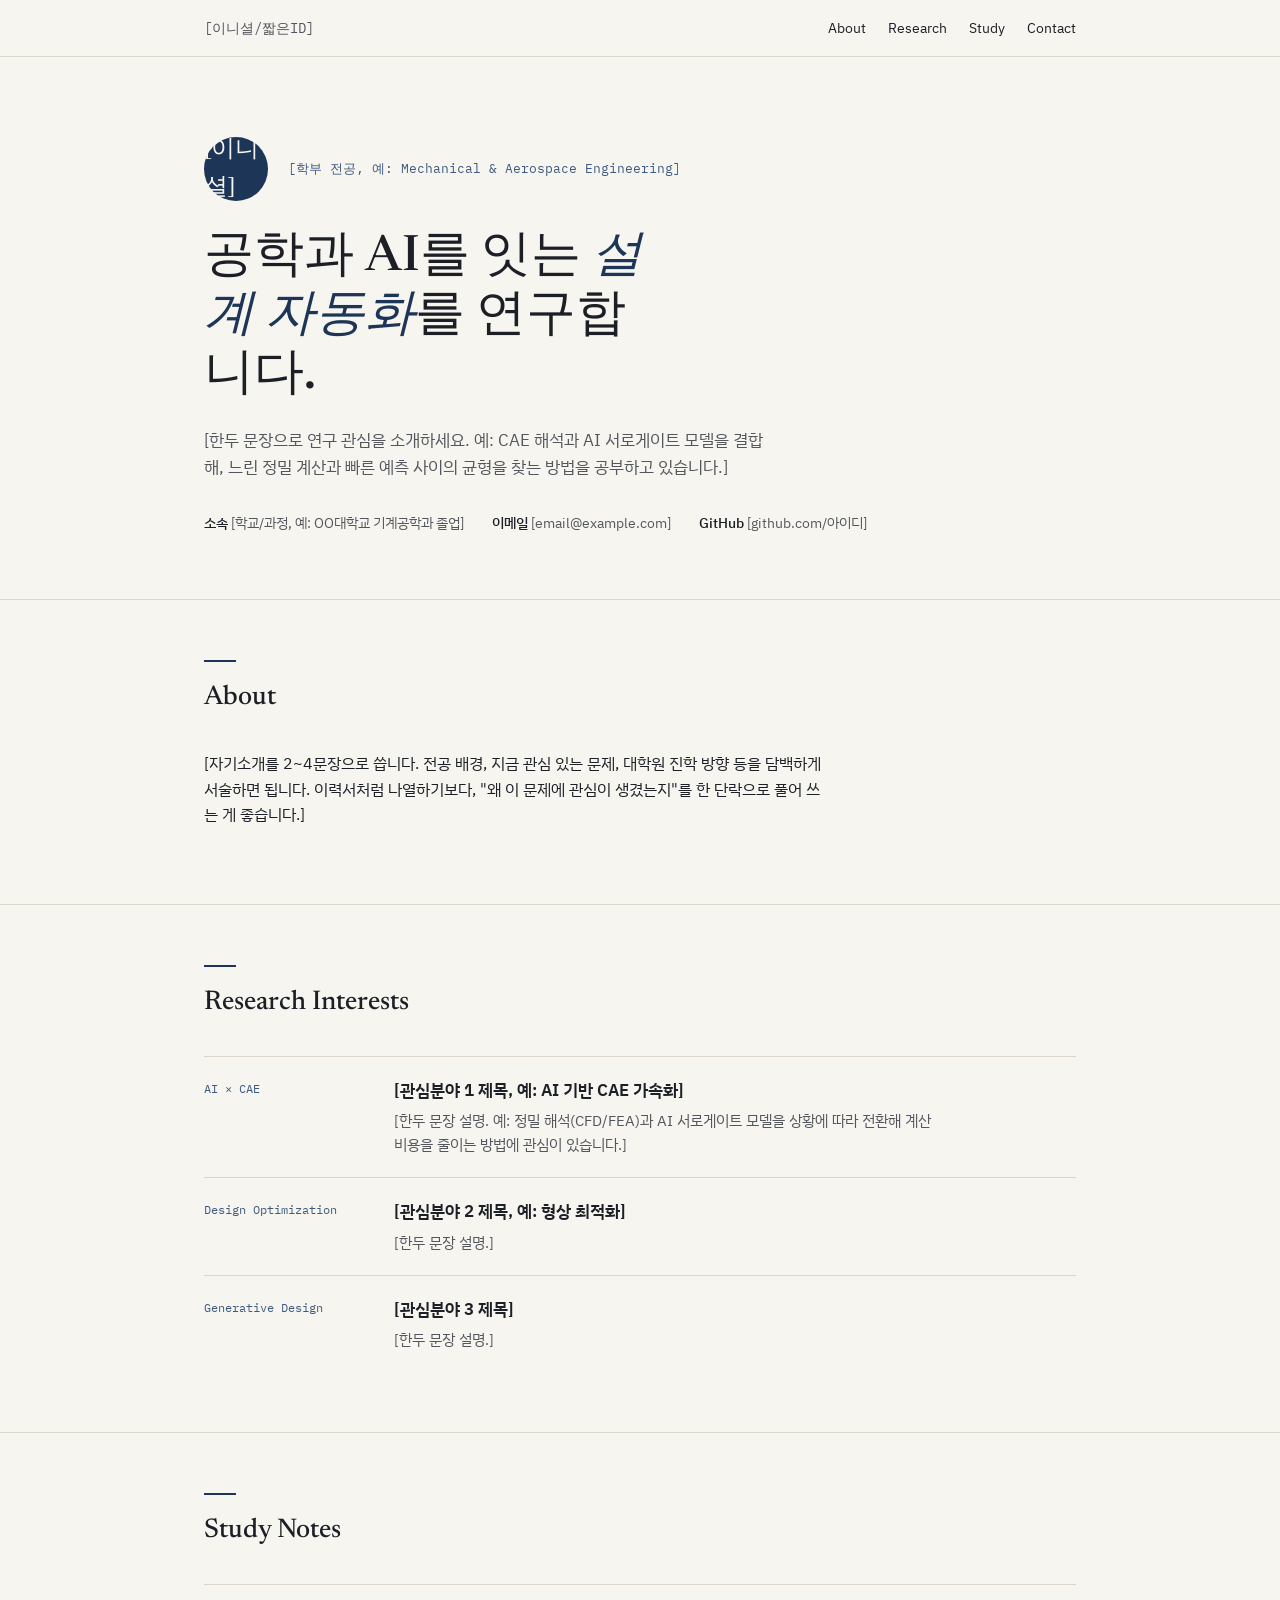
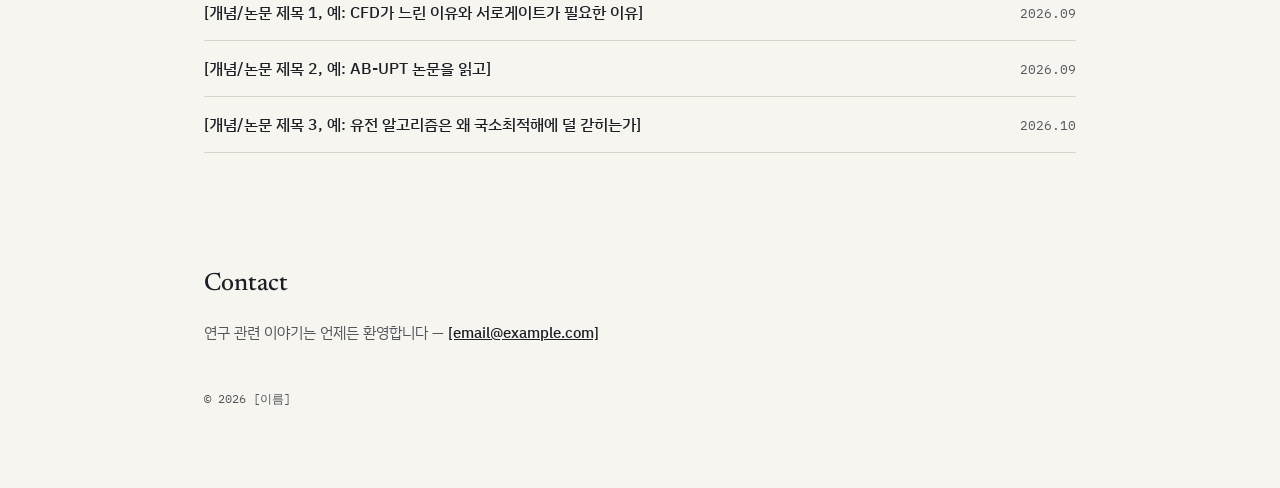
==== index.html @ 0579e421 "Add files via upload" ====
<!DOCTYPE html>
<html lang="ko">
<head>
<meta charset="UTF-8">
<meta name="viewport" content="width=device-width, initial-scale=1.0">
<title>[이름] · Research Notes</title>
<meta name="description" content="[이름]의 연구 노트와 개념 정리 아카이브">
<link rel="preconnect" href="https://fonts.googleapis.com">
<link rel="preconnect" href="https://fonts.gstatic.com" crossorigin>
<link href="https://fonts.googleapis.com/css2?family=Newsreader:ital,opsz,wght@0,6..72,400;0,6..72,500;0,6..72,600;1,6..72,400&family=IBM+Plex+Sans+KR:wght@400;500;600&family=IBM+Plex+Mono:wght@400;500&display=swap" rel="stylesheet">
<style>
  :root{
    --paper:#F7F5EF;
    --ink:#1C1F26;
    --ink-soft:#53565D;
    --line:#DAD5C8;
    --accent:#1D3557;
    --accent-soft:#3D5A80;
  }
  *{box-sizing:border-box;}
  html{scroll-behavior:smooth;}
  @media (prefers-reduced-motion: reduce){
    html{scroll-behavior:auto;}
    *{animation:none !important; transition:none !important;}
  }
  body{
    margin:0;
    background:var(--paper);
    color:var(--ink);
    font-family:'IBM Plex Sans KR', sans-serif;
    line-height:1.6;
  }
  a{color:var(--accent);}
  a:focus-visible, button:focus-visible{
    outline:2px solid var(--accent);
    outline-offset:3px;
    border-radius:2px;
  }
  .wrap{
    max-width:920px;
    margin:0 auto;
    padding:0 24px;
  }

  /* ---- Nav ---- */
  nav{
    position:sticky; top:0; z-index:10;
    background:rgba(247,245,239,0.92);
    backdrop-filter:blur(6px);
    border-bottom:1px solid var(--line);
  }
  nav .wrap{
    display:flex; align-items:center; justify-content:space-between;
    height:56px;
    gap:12px;
  }
  nav .brand{
    font-family:'IBM Plex Mono', monospace; font-size:14px; color:var(--ink-soft);
    white-space:nowrap;
  }
  nav ul{list-style:none; display:flex; gap:22px; margin:0; padding:0;}
  nav a{text-decoration:none; color:var(--ink); font-size:14px;}
  nav a:hover{color:var(--accent);}

  /* ---- Hero ---- */
  header.hero{padding:80px 0 64px; border-bottom:1px solid var(--line);}
  header.hero .hero-top{
    display:flex; align-items:center; gap:20px;
    margin-bottom:28px;
  }
  .avatar{
    width:64px; height:64px; border-radius:50%;
    background:var(--accent);
    color:var(--paper);
    display:flex; align-items:center; justify-content:center;
    font-family:'Newsreader', serif; font-size:24px; font-weight:500;
    flex-shrink:0;
    /* 사진이 준비되면 위 div 대신 <img src="사진파일.jpg" alt="[이름]"> 로 교체하세요 */
  }
  header.hero .kicker{
    font-family:'IBM Plex Mono', monospace;
    font-size:13px; color:var(--accent-soft);
    margin:0;
  }
  header.hero h1{
    font-family:'Newsreader', serif;
    font-weight:500;
    font-size:clamp(32px, 5vw, 50px);
    line-height:1.18;
    margin:0 0 20px;
    max-width:15ch;
  }
  header.hero h1 em{font-style:italic; color:var(--accent);}
  header.hero p.lead{
    max-width:56ch;
    font-size:17px;
    color:var(--ink-soft);
    margin:0 0 32px;
  }
  .meta-row{
    display:flex; flex-wrap:wrap; gap:8px 28px;
    font-size:14px; color:var(--ink-soft);
  }
  .meta-row span b{color:var(--ink); font-weight:500;}

  /* ---- Section shell ---- */
  section{padding:60px 0; border-bottom:1px solid var(--line);}
  section:last-of-type{border-bottom:none;}
  .section-head{margin-bottom:32px;}
  .section-head .rule{
    width:32px; height:2px; background:var(--accent);
    margin:0 0 14px; border:none;
  }
  .section-head h2{
    font-family:'Newsreader', serif;
    font-weight:500;
    font-size:27px;
    margin:0;
  }

  /* ---- About ---- */
  #about p{max-width:62ch; font-size:16px;}

  /* ---- Research ---- */
  .research-item{
    display:grid;
    grid-template-columns:170px 1fr;
    gap:20px;
    padding:20px 0;
    border-top:1px solid var(--line);
  }
  .research-item:first-of-type{border-top:none;}
  .research-item h3{
    margin:0; font-size:16.5px; font-weight:600;
  }
  .research-item p{margin:6px 0 0; color:var(--ink-soft); font-size:15px; max-width:60ch;}
  .research-tag{
    font-family:'IBM Plex Mono', monospace;
    font-size:12px; color:var(--accent-soft);
    align-self:start; padding-top:2px;
  }

  /* ---- Study ---- */
  .study-list{border-top:1px solid var(--line);}
  .study-row{
    display:flex; align-items:baseline; justify-content:space-between;
    gap:16px;
    padding:15px 0;
    border-bottom:1px solid var(--line);
    text-decoration:none;
    color:var(--ink);
  }
  .study-row:hover .study-title{color:var(--accent);}
  .study-title{font-size:15.5px; font-weight:500;}
  .study-sub{font-family:'IBM Plex Mono', monospace; font-size:12.5px; color:var(--ink-soft); white-space:nowrap;}

  /* ---- Contact / Footer ---- */
  footer{padding:52px 0 68px;}
  footer h2{
    font-family:'Newsreader', serif; font-weight:500;
    font-size:25px; margin:0 0 16px;
  }
  footer .contact-line{font-size:15px; color:var(--ink-soft);}
  footer .contact-line a{color:var(--ink); font-weight:500;}
  footer .copyright{
    margin-top:44px; font-family:'IBM Plex Mono', monospace;
    font-size:12px; color:var(--ink-soft);
  }

  @media (max-width:600px){
    nav .brand{display:none;}
    nav ul{gap:16px; width:100%; justify-content:space-between;}
    .research-item{grid-template-columns:1fr; gap:6px;}
  }
  @media (max-width:400px){
    nav ul{gap:10px;}
    nav a{font-size:13px;}
  }
</style>
</head>
<body>

<nav aria-label="주 메뉴">
  <div class="wrap">
    <span class="brand">[이니셜/짧은ID]</span>
    <ul>
      <li><a href="#about">About</a></li>
      <li><a href="#research">Research</a></li>
      <li><a href="#study">Study</a></li>
      <li><a href="#contact">Contact</a></li>
    </ul>
  </div>
</nav>

<header class="hero">
  <div class="wrap">
    <div class="hero-top">
      <!-- 사진이 있으면 아래 div를 <img class="avatar" src="photo.jpg" alt="[이름]"> 로 바꾸세요 -->
      <div class="avatar" aria-hidden="true">[이니셜]</div>
      <p class="kicker">[학부 전공, 예: Mechanical &amp; Aerospace Engineering]</p>
    </div>
    <h1>공학과 AI를 잇는 <em>설계 자동화</em>를 연구합니다.</h1>
    <p class="lead">
      [한두 문장으로 연구 관심을 소개하세요. 예: CAE 해석과 AI 서로게이트 모델을 결합해,
      느린 정밀 계산과 빠른 예측 사이의 균형을 찾는 방법을 공부하고 있습니다.]
    </p>
    <div class="meta-row">
      <span><b>소속</b> [학교/과정, 예: OO대학교 기계공학과 졸업]</span>
      <span><b>이메일</b> [email@example.com]</span>
      <span><b>GitHub</b> [github.com/아이디]</span>
    </div>
  </div>
</header>

<main>
<section id="about">
  <div class="wrap">
    <div class="section-head">
      <hr class="rule">
      <h2>About</h2>
    </div>
    <p>
      [자기소개를 2~4문장으로 씁니다. 전공 배경, 지금 관심 있는 문제, 대학원 진학 방향 등을
      담백하게 서술하면 됩니다. 이력서처럼 나열하기보다, "왜 이 문제에 관심이 생겼는지"를
      한 단락으로 풀어 쓰는 게 좋습니다.]
    </p>
  </div>
</section>

<section id="research">
  <div class="wrap">
    <div class="section-head">
      <hr class="rule">
      <h2>Research Interests</h2>
    </div>

    <div class="research-item">
      <span class="research-tag">AI × CAE</span>
      <div>
        <h3>[관심분야 1 제목, 예: AI 기반 CAE 가속화]</h3>
        <p>[한두 문장 설명. 예: 정밀 해석(CFD/FEA)과 AI 서로게이트 모델을 상황에 따라
        전환해 계산 비용을 줄이는 방법에 관심이 있습니다.]</p>
      </div>
    </div>

    <div class="research-item">
      <span class="research-tag">Design Optimization</span>
      <div>
        <h3>[관심분야 2 제목, 예: 형상 최적화]</h3>
        <p>[한두 문장 설명.]</p>
      </div>
    </div>

    <div class="research-item">
      <span class="research-tag">Generative Design</span>
      <div>
        <h3>[관심분야 3 제목]</h3>
        <p>[한두 문장 설명.]</p>
      </div>
    </div>
  </div>
</section>

<section id="study">
  <div class="wrap">
    <div class="section-head">
      <hr class="rule">
      <h2>Study Notes</h2>
    </div>

    <div class="study-list">
      <a class="study-row" href="[PDF 또는 글 링크]" target="_blank" rel="noopener">
        <span class="study-title">[개념/논문 제목 1, 예: CFD가 느린 이유와 서로게이트가 필요한 이유]</span>
        <span class="study-sub">2026.09</span>
      </a>
      <a class="study-row" href="[PDF 또는 글 링크]" target="_blank" rel="noopener">
        <span class="study-title">[개념/논문 제목 2, 예: AB-UPT 논문을 읽고]</span>
        <span class="study-sub">2026.09</span>
      </a>
      <a class="study-row" href="[PDF 또는 글 링크]" target="_blank" rel="noopener">
        <span class="study-title">[개념/논문 제목 3, 예: 유전 알고리즘은 왜 국소최적해에 덜 갇히는가]</span>
        <span class="study-sub">2026.10</span>
      </a>
    </div>
  </div>
</section>
</main>

<footer id="contact">
  <div class="wrap">
    <h2>Contact</h2>
    <p class="contact-line">연구 관련 이야기는 언제든 환영합니다 — <a href="mailto:[email@example.com]">[email@example.com]</a></p>
    <p class="copyright">© 2026 [이름]</p>
  </div>
</footer>

</body>
</html>
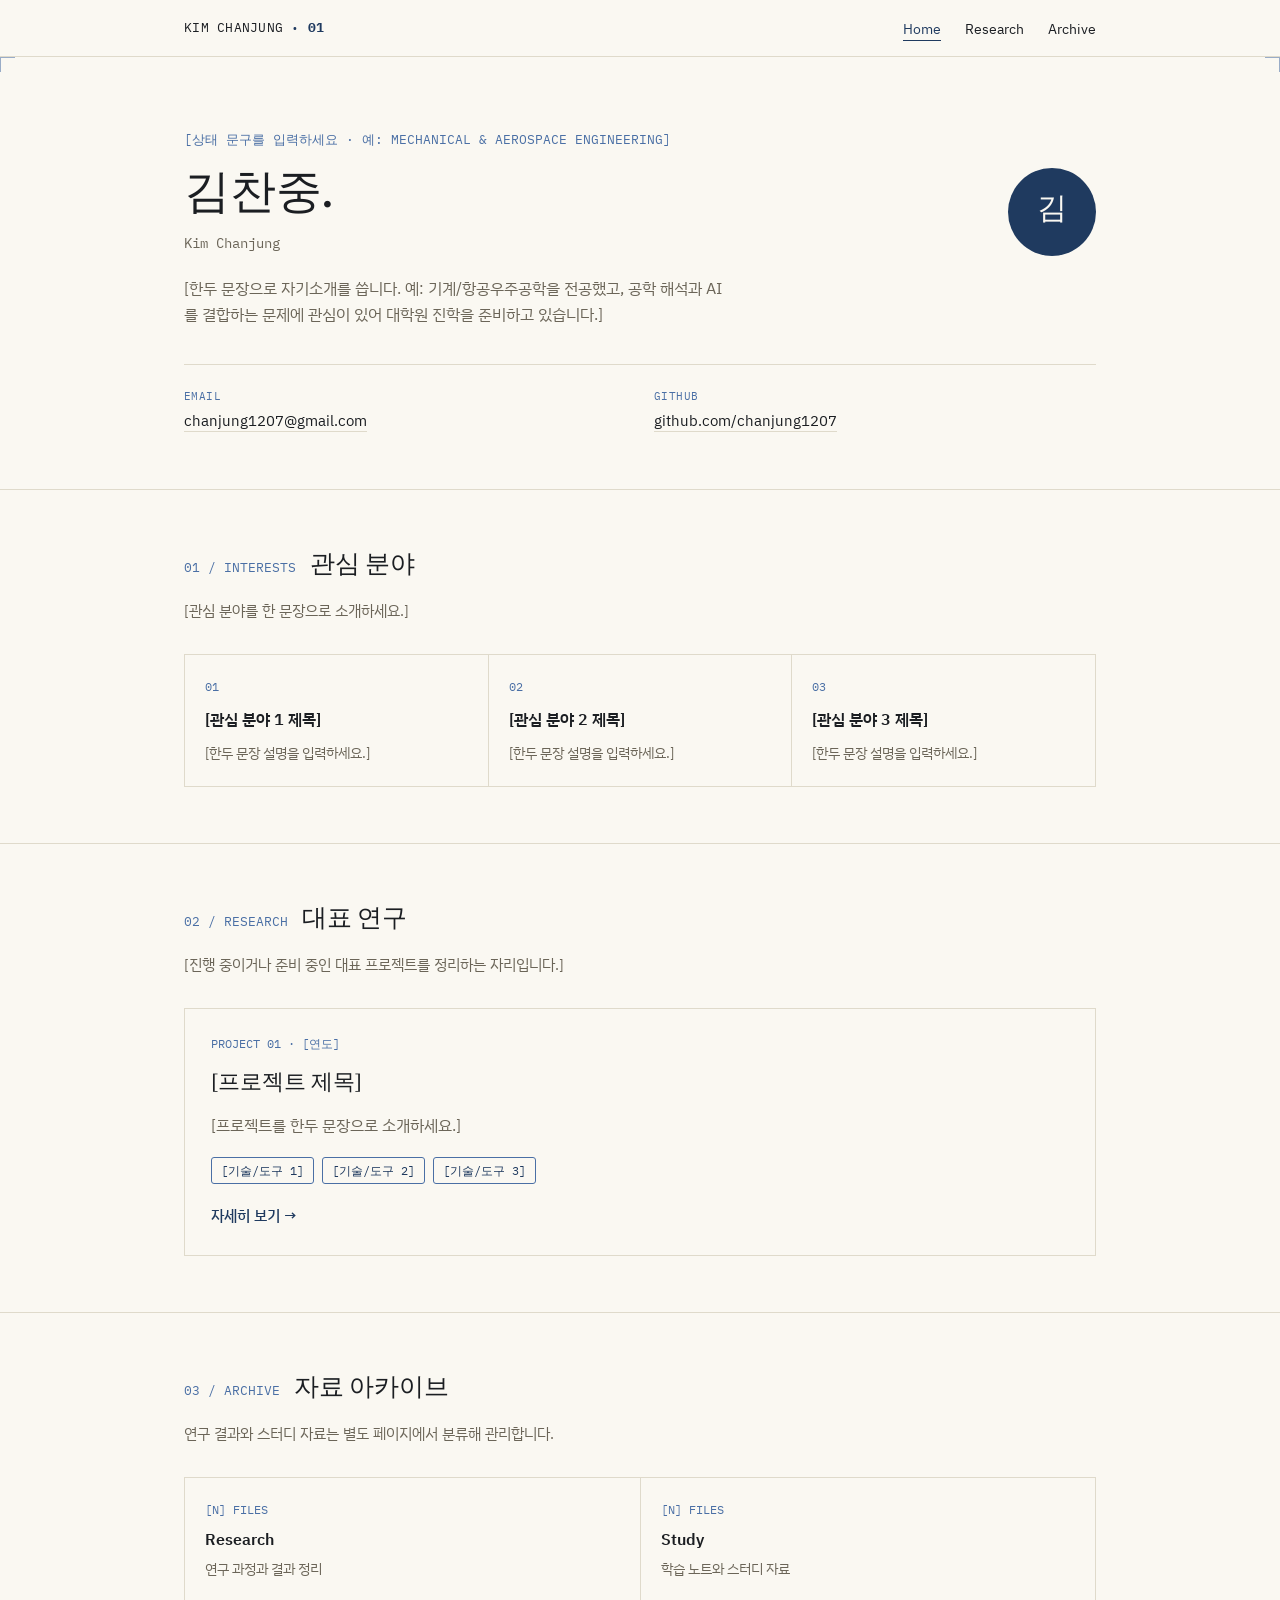
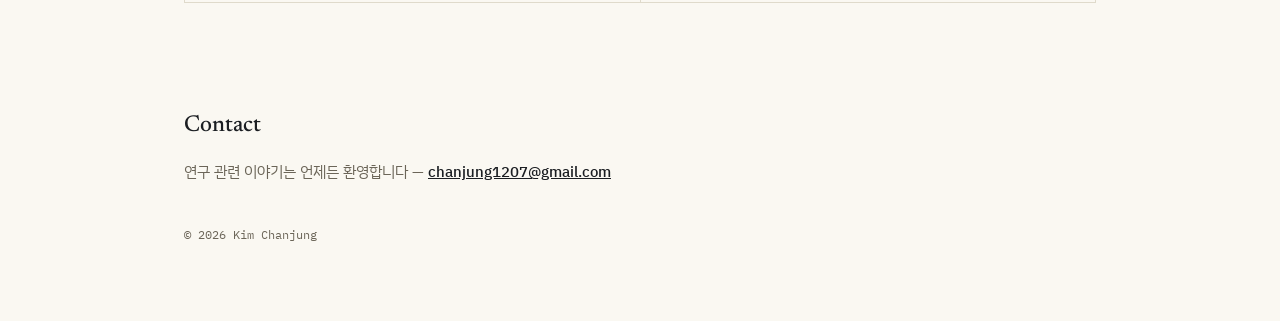
==== commit 154cc3c4: "Add files via upload" ====
--- a/index.html
+++ b/index.html
@@ -3,283 +3,124 @@
 <head>
 <meta charset="UTF-8">
 <meta name="viewport" content="width=device-width, initial-scale=1.0">
-<title>[이름] · Research Notes</title>
-<meta name="description" content="[이름]의 연구 노트와 개념 정리 아카이브">
+<title>김찬중 · Kim Chanjung</title>
+<meta name="description" content="김찬중의 연구 관심사와 자료 아카이브">
 <link rel="preconnect" href="https://fonts.googleapis.com">
 <link rel="preconnect" href="https://fonts.gstatic.com" crossorigin>
 <link href="https://fonts.googleapis.com/css2?family=Newsreader:ital,opsz,wght@0,6..72,400;0,6..72,500;0,6..72,600;1,6..72,400&family=IBM+Plex+Sans+KR:wght@400;500;600&family=IBM+Plex+Mono:wght@400;500&display=swap" rel="stylesheet">
-<style>
-  :root{
-    --paper:#F7F5EF;
-    --ink:#1C1F26;
-    --ink-soft:#53565D;
-    --line:#DAD5C8;
-    --accent:#1D3557;
-    --accent-soft:#3D5A80;
-  }
-  *{box-sizing:border-box;}
-  html{scroll-behavior:smooth;}
-  @media (prefers-reduced-motion: reduce){
-    html{scroll-behavior:auto;}
-    *{animation:none !important; transition:none !important;}
-  }
-  body{
-    margin:0;
-    background:var(--paper);
-    color:var(--ink);
-    font-family:'IBM Plex Sans KR', sans-serif;
-    line-height:1.6;
-  }
-  a{color:var(--accent);}
-  a:focus-visible, button:focus-visible{
-    outline:2px solid var(--accent);
-    outline-offset:3px;
-    border-radius:2px;
-  }
-  .wrap{
-    max-width:920px;
-    margin:0 auto;
-    padding:0 24px;
-  }
-
-  /* ---- Nav ---- */
-  nav{
-    position:sticky; top:0; z-index:10;
-    background:rgba(247,245,239,0.92);
-    backdrop-filter:blur(6px);
-    border-bottom:1px solid var(--line);
-  }
-  nav .wrap{
-    display:flex; align-items:center; justify-content:space-between;
-    height:56px;
-    gap:12px;
-  }
-  nav .brand{
-    font-family:'IBM Plex Mono', monospace; font-size:14px; color:var(--ink-soft);
-    white-space:nowrap;
-  }
-  nav ul{list-style:none; display:flex; gap:22px; margin:0; padding:0;}
-  nav a{text-decoration:none; color:var(--ink); font-size:14px;}
-  nav a:hover{color:var(--accent);}
-
-  /* ---- Hero ---- */
-  header.hero{padding:80px 0 64px; border-bottom:1px solid var(--line);}
-  header.hero .hero-top{
-    display:flex; align-items:center; gap:20px;
-    margin-bottom:28px;
-  }
-  .avatar{
-    width:64px; height:64px; border-radius:50%;
-    background:var(--accent);
-    color:var(--paper);
-    display:flex; align-items:center; justify-content:center;
-    font-family:'Newsreader', serif; font-size:24px; font-weight:500;
-    flex-shrink:0;
-    /* 사진이 준비되면 위 div 대신 <img src="사진파일.jpg" alt="[이름]"> 로 교체하세요 */
-  }
-  header.hero .kicker{
-    font-family:'IBM Plex Mono', monospace;
-    font-size:13px; color:var(--accent-soft);
-    margin:0;
-  }
-  header.hero h1{
-    font-family:'Newsreader', serif;
-    font-weight:500;
-    font-size:clamp(32px, 5vw, 50px);
-    line-height:1.18;
-    margin:0 0 20px;
-    max-width:15ch;
-  }
-  header.hero h1 em{font-style:italic; color:var(--accent);}
-  header.hero p.lead{
-    max-width:56ch;
-    font-size:17px;
-    color:var(--ink-soft);
-    margin:0 0 32px;
-  }
-  .meta-row{
-    display:flex; flex-wrap:wrap; gap:8px 28px;
-    font-size:14px; color:var(--ink-soft);
-  }
-  .meta-row span b{color:var(--ink); font-weight:500;}
-
-  /* ---- Section shell ---- */
-  section{padding:60px 0; border-bottom:1px solid var(--line);}
-  section:last-of-type{border-bottom:none;}
-  .section-head{margin-bottom:32px;}
-  .section-head .rule{
-    width:32px; height:2px; background:var(--accent);
-    margin:0 0 14px; border:none;
-  }
-  .section-head h2{
-    font-family:'Newsreader', serif;
-    font-weight:500;
-    font-size:27px;
-    margin:0;
-  }
-
-  /* ---- About ---- */
-  #about p{max-width:62ch; font-size:16px;}
-
-  /* ---- Research ---- */
-  .research-item{
-    display:grid;
-    grid-template-columns:170px 1fr;
-    gap:20px;
-    padding:20px 0;
-    border-top:1px solid var(--line);
-  }
-  .research-item:first-of-type{border-top:none;}
-  .research-item h3{
-    margin:0; font-size:16.5px; font-weight:600;
-  }
-  .research-item p{margin:6px 0 0; color:var(--ink-soft); font-size:15px; max-width:60ch;}
-  .research-tag{
-    font-family:'IBM Plex Mono', monospace;
-    font-size:12px; color:var(--accent-soft);
-    align-self:start; padding-top:2px;
-  }
-
-  /* ---- Study ---- */
-  .study-list{border-top:1px solid var(--line);}
-  .study-row{
-    display:flex; align-items:baseline; justify-content:space-between;
-    gap:16px;
-    padding:15px 0;
-    border-bottom:1px solid var(--line);
-    text-decoration:none;
-    color:var(--ink);
-  }
-  .study-row:hover .study-title{color:var(--accent);}
-  .study-title{font-size:15.5px; font-weight:500;}
-  .study-sub{font-family:'IBM Plex Mono', monospace; font-size:12.5px; color:var(--ink-soft); white-space:nowrap;}
-
-  /* ---- Contact / Footer ---- */
-  footer{padding:52px 0 68px;}
-  footer h2{
-    font-family:'Newsreader', serif; font-weight:500;
-    font-size:25px; margin:0 0 16px;
-  }
-  footer .contact-line{font-size:15px; color:var(--ink-soft);}
-  footer .contact-line a{color:var(--ink); font-weight:500;}
-  footer .copyright{
-    margin-top:44px; font-family:'IBM Plex Mono', monospace;
-    font-size:12px; color:var(--ink-soft);
-  }
-
-  @media (max-width:600px){
-    nav .brand{display:none;}
-    nav ul{gap:16px; width:100%; justify-content:space-between;}
-    .research-item{grid-template-columns:1fr; gap:6px;}
-  }
-  @media (max-width:400px){
-    nav ul{gap:10px;}
-    nav a{font-size:13px;}
-  }
-</style>
+<link rel="stylesheet" href="style.css">
 </head>
 <body>
 
 <nav aria-label="주 메뉴">
   <div class="wrap">
-    <span class="brand">[이니셜/짧은ID]</span>
+    <a class="brand" href="index.html">KIM CHANJUNG <b>· 01</b></a>
     <ul>
-      <li><a href="#about">About</a></li>
-      <li><a href="#research">Research</a></li>
-      <li><a href="#study">Study</a></li>
-      <li><a href="#contact">Contact</a></li>
+      <li><a class="nav-link active" href="index.html">Home</a></li>
+      <li><a class="nav-link" href="research.html">Research</a></li>
+      <li><a class="nav-link" href="archive.html">Archive</a></li>
     </ul>
   </div>
 </nav>
 
-<header class="hero">
+<header class="hero sheet">
   <div class="wrap">
-    <div class="hero-top">
-      <!-- 사진이 있으면 아래 div를 <img class="avatar" src="photo.jpg" alt="[이름]"> 로 바꾸세요 -->
-      <div class="avatar" aria-hidden="true">[이니셜]</div>
-      <p class="kicker">[학부 전공, 예: Mechanical &amp; Aerospace Engineering]</p>
+    <p class="eyebrow mono">[상태 문구를 입력하세요 · 예: MECHANICAL &amp; AEROSPACE ENGINEERING]</p>
+    <div class="hero-grid">
+      <div>
+        <h1>김찬중.</h1>
+        <p class="name-en">Kim Chanjung</p>
+        <p class="lead">
+          [한두 문장으로 자기소개를 씁니다. 예: 기계/항공우주공학을 전공했고,
+          공학 해석과 AI를 결합하는 문제에 관심이 있어 대학원 진학을 준비하고 있습니다.]
+        </p>
+      </div>
+      <!-- 사진이 준비되면 아래 div를 <img class="avatar" src="photo.jpg" alt="김찬중"> 로 교체하세요 -->
+      <div class="avatar" aria-hidden="true">김</div>
     </div>
-    <h1>공학과 AI를 잇는 <em>설계 자동화</em>를 연구합니다.</h1>
-    <p class="lead">
-      [한두 문장으로 연구 관심을 소개하세요. 예: CAE 해석과 AI 서로게이트 모델을 결합해,
-      느린 정밀 계산과 빠른 예측 사이의 균형을 찾는 방법을 공부하고 있습니다.]
-    </p>
-    <div class="meta-row">
-      <span><b>소속</b> [학교/과정, 예: OO대학교 기계공학과 졸업]</span>
-      <span><b>이메일</b> [email@example.com]</span>
-      <span><b>GitHub</b> [github.com/아이디]</span>
+
+    <div class="meta-grid">
+      <div class="meta-item">
+        <p class="k mono">EMAIL</p>
+        <p class="v"><a href="mailto:chanjung1207@gmail.com">chanjung1207@gmail.com</a></p>
+      </div>
+      <div class="meta-item">
+        <p class="k mono">GITHUB</p>
+        <p class="v"><a href="https://github.com/chanjung1207" target="_blank" rel="noopener">github.com/chanjung1207</a></p>
+      </div>
     </div>
   </div>
 </header>
 
 <main>
-<section id="about">
+<section id="interests">
   <div class="wrap">
     <div class="section-head">
-      <hr class="rule">
-      <h2>About</h2>
+      <span class="idx mono">01 / INTERESTS</span>
+      <h2>관심 분야</h2>
     </div>
-    <p>
-      [자기소개를 2~4문장으로 씁니다. 전공 배경, 지금 관심 있는 문제, 대학원 진학 방향 등을
-      담백하게 서술하면 됩니다. 이력서처럼 나열하기보다, "왜 이 문제에 관심이 생겼는지"를
-      한 단락으로 풀어 쓰는 게 좋습니다.]
-    </p>
+    <p class="section-sub">[관심 분야를 한 문장으로 소개하세요.]</p>
+
+    <div class="interest-grid">
+      <div class="interest-card">
+        <p class="num">01</p>
+        <h3>[관심 분야 1 제목]</h3>
+        <p>[한두 문장 설명을 입력하세요.]</p>
+      </div>
+      <div class="interest-card">
+        <p class="num">02</p>
+        <h3>[관심 분야 2 제목]</h3>
+        <p>[한두 문장 설명을 입력하세요.]</p>
+      </div>
+      <div class="interest-card">
+        <p class="num">03</p>
+        <h3>[관심 분야 3 제목]</h3>
+        <p>[한두 문장 설명을 입력하세요.]</p>
+      </div>
+    </div>
   </div>
 </section>
 
 <section id="research">
   <div class="wrap">
     <div class="section-head">
-      <hr class="rule">
-      <h2>Research Interests</h2>
+      <span class="idx mono">02 / RESEARCH</span>
+      <h2>대표 연구</h2>
     </div>
+    <p class="section-sub">[진행 중이거나 준비 중인 대표 프로젝트를 정리하는 자리입니다.]</p>
 
-    <div class="research-item">
-      <span class="research-tag">AI × CAE</span>
-      <div>
-        <h3>[관심분야 1 제목, 예: AI 기반 CAE 가속화]</h3>
-        <p>[한두 문장 설명. 예: 정밀 해석(CFD/FEA)과 AI 서로게이트 모델을 상황에 따라
-        전환해 계산 비용을 줄이는 방법에 관심이 있습니다.]</p>
+    <div class="project-card">
+      <p class="tag-row mono">PROJECT 01 · [연도]</p>
+      <h3>[프로젝트 제목]</h3>
+      <p>[프로젝트를 한두 문장으로 소개하세요.]</p>
+      <div class="chip-row">
+        <span class="chip">[기술/도구 1]</span>
+        <span class="chip">[기술/도구 2]</span>
+        <span class="chip">[기술/도구 3]</span>
       </div>
-    </div>
-
-    <div class="research-item">
-      <span class="research-tag">Design Optimization</span>
-      <div>
-        <h3>[관심분야 2 제목, 예: 형상 최적화]</h3>
-        <p>[한두 문장 설명.]</p>
-      </div>
-    </div>
-
-    <div class="research-item">
-      <span class="research-tag">Generative Design</span>
-      <div>
-        <h3>[관심분야 3 제목]</h3>
-        <p>[한두 문장 설명.]</p>
-      </div>
+      <a class="go-link" href="research.html">자세히 보기 →</a>
     </div>
   </div>
 </section>
 
-<section id="study">
+<section id="archive-preview">
   <div class="wrap">
     <div class="section-head">
-      <hr class="rule">
-      <h2>Study Notes</h2>
+      <span class="idx mono">03 / ARCHIVE</span>
+      <h2>자료 아카이브</h2>
     </div>
+    <p class="section-sub">연구 결과와 스터디 자료는 별도 페이지에서 분류해 관리합니다.</p>
 
-    <div class="study-list">
-      <a class="study-row" href="[PDF 또는 글 링크]" target="_blank" rel="noopener">
-        <span class="study-title">[개념/논문 제목 1, 예: CFD가 느린 이유와 서로게이트가 필요한 이유]</span>
-        <span class="study-sub">2026.09</span>
+    <div class="archive-preview">
+      <a class="archive-box" href="archive.html#research">
+        <span class="count mono">[N] FILES</span>
+        <span class="label">Research</span>
+        <span class="desc">연구 과정과 결과 정리</span>
       </a>
-      <a class="study-row" href="[PDF 또는 글 링크]" target="_blank" rel="noopener">
-        <span class="study-title">[개념/논문 제목 2, 예: AB-UPT 논문을 읽고]</span>
-        <span class="study-sub">2026.09</span>
-      </a>
-      <a class="study-row" href="[PDF 또는 글 링크]" target="_blank" rel="noopener">
-        <span class="study-title">[개념/논문 제목 3, 예: 유전 알고리즘은 왜 국소최적해에 덜 갇히는가]</span>
-        <span class="study-sub">2026.10</span>
+      <a class="archive-box" href="archive.html#study">
+        <span class="count mono">[N] FILES</span>
+        <span class="label">Study</span>
+        <span class="desc">학습 노트와 스터디 자료</span>
       </a>
     </div>
   </div>
@@ -289,8 +130,8 @@
 <footer id="contact">
   <div class="wrap">
     <h2>Contact</h2>
-    <p class="contact-line">연구 관련 이야기는 언제든 환영합니다 — <a href="mailto:[email@example.com]">[email@example.com]</a></p>
-    <p class="copyright">© 2026 [이름]</p>
+    <p class="contact-line">연구 관련 이야기는 언제든 환영합니다 — <a href="mailto:chanjung1207@gmail.com">chanjung1207@gmail.com</a></p>
+    <p class="copyright">© 2026 Kim Chanjung</p>
   </div>
 </footer>
 
--- a/style.css
+++ b/style.css
@@ -0,0 +1,305 @@
+/* ============================================================
+   김찬중 개인 홈페이지 — 공유 스타일시트
+   컨셉: 제도 용지(Drafting Sheet) — 기계/항공우주공학 배경을 반영해
+   도면 느낌의 코너 등록 마크, 격자, 시트 번호를 사용합니다.
+   ============================================================ */
+
+:root{
+  --paper:#FAF8F2;
+  --ink:#1B1E22;
+  --ink-soft:#6B6558;
+  --line:#DFDACB;
+  --accent:#1F3A5F;      /* 청사진 남색 */
+  --accent-soft:#4A6FA5;
+  --grid-size:28px;
+}
+
+*{box-sizing:border-box;}
+html{scroll-behavior:smooth;}
+@media (prefers-reduced-motion: reduce){
+  html{scroll-behavior:auto;}
+  *{animation:none !important; transition:none !important;}
+}
+
+body{
+  margin:0;
+  background:
+    linear-gradient(var(--paper), var(--paper)),
+    repeating-linear-gradient(0deg, rgba(31,58,95,0.035) 0 1px, transparent 1px var(--grid-size)),
+    repeating-linear-gradient(90deg, rgba(31,58,95,0.035) 0 1px, transparent 1px var(--grid-size));
+  color:var(--ink);
+  font-family:'IBM Plex Sans KR', sans-serif;
+  line-height:1.65;
+}
+a{color:var(--accent);}
+a:focus-visible, button:focus-visible{
+  outline:2px solid var(--accent);
+  outline-offset:3px;
+  border-radius:2px;
+}
+.wrap{
+  max-width:960px;
+  margin:0 auto;
+  padding:0 24px;
+  position:relative;
+}
+.mono{font-family:'IBM Plex Mono', monospace;}
+
+/* ---- 코너 등록 마크 (도면 느낌) ---- */
+.sheet{position:relative;}
+.sheet::before, .sheet::after{
+  content:"";
+  position:absolute;
+  width:14px; height:14px;
+  border:1px solid var(--accent-soft);
+  opacity:0.55;
+}
+.sheet::before{ top:0; left:0; border-right:none; border-bottom:none; }
+.sheet::after{ top:0; right:0; border-left:none; border-bottom:none; }
+
+/* ---- Nav ---- */
+nav{
+  position:sticky; top:0; z-index:10;
+  background:rgba(250,248,242,0.92);
+  backdrop-filter:blur(6px);
+  border-bottom:1px solid var(--line);
+}
+nav .wrap{
+  display:flex; align-items:center; justify-content:space-between;
+  height:56px;
+}
+nav .brand{
+  font-family:'IBM Plex Mono', monospace;
+  font-size:13px; letter-spacing:0.02em;
+  color:var(--ink);
+  text-decoration:none;
+}
+nav .brand b{color:var(--accent);}
+nav ul{list-style:none; display:flex; gap:24px; margin:0; padding:0;}
+nav a.nav-link{text-decoration:none; color:var(--ink); font-size:14px;}
+nav a.nav-link:hover{color:var(--accent);}
+nav a.nav-link.active{color:var(--accent); border-bottom:1px solid var(--accent); padding-bottom:2px;}
+
+/* ---- Hero ---- */
+header.hero{padding:72px 0 56px; border-bottom:1px solid var(--line);}
+header.hero .eyebrow{
+  font-family:'IBM Plex Mono', monospace;
+  font-size:12.5px; color:var(--accent-soft);
+  margin:0 0 18px;
+}
+header.hero .hero-grid{
+  display:grid;
+  grid-template-columns:1fr 108px;
+  gap:32px;
+  align-items:start;
+}
+header.hero h1{
+  font-family:'Newsreader', serif;
+  font-weight:500;
+  font-size:clamp(30px, 4.6vw, 46px);
+  line-height:1.22;
+  margin:0 0 8px;
+}
+header.hero .name-en{
+  font-family:'IBM Plex Mono', monospace;
+  font-size:14px; color:var(--ink-soft);
+  margin:0 0 20px;
+}
+header.hero p.lead{
+  max-width:54ch;
+  font-size:16px;
+  color:var(--ink-soft);
+  margin:0;
+}
+.avatar{
+  width:88px; height:88px; border-radius:50%;
+  background:var(--accent);
+  color:var(--paper);
+  display:flex; align-items:center; justify-content:center;
+  font-family:'Newsreader', serif; font-size:30px; font-weight:500;
+  flex-shrink:0;
+  justify-self:end;
+  /* 사진이 준비되면 이 div를 <img class="avatar" src="photo.jpg" alt="김찬중"> 로 교체하세요 */
+}
+.meta-grid{
+  margin-top:36px;
+  display:grid;
+  grid-template-columns:repeat(2, minmax(0,1fr));
+  gap:18px 28px;
+  border-top:1px solid var(--line);
+  padding-top:22px;
+}
+.meta-grid .meta-item .k{
+  font-family:'IBM Plex Mono', monospace;
+  font-size:11px; letter-spacing:0.04em;
+  color:var(--accent-soft);
+  margin:0 0 4px;
+}
+.meta-grid .meta-item .v{font-size:14.5px; margin:0;}
+.meta-grid .meta-item .v a{color:var(--ink); text-decoration:none; border-bottom:1px solid var(--line);}
+.meta-grid .meta-item .v a:hover{color:var(--accent); border-color:var(--accent);}
+
+/* ---- Section shell ---- */
+section{padding:56px 0; border-bottom:1px solid var(--line);}
+section:last-of-type{border-bottom:none;}
+.section-head{
+  display:flex; align-items:baseline; gap:14px;
+  margin-bottom:30px;
+}
+.section-head .idx{
+  font-family:'IBM Plex Mono', monospace;
+  font-size:13px; color:var(--accent-soft);
+}
+.section-head h2{
+  font-family:'Newsreader', serif;
+  font-weight:500;
+  font-size:25px;
+  margin:0;
+}
+.section-sub{
+  color:var(--ink-soft); font-size:15px;
+  margin:-18px 0 30px;
+  max-width:56ch;
+}
+
+/* ---- Interest cards ---- */
+.interest-grid{
+  display:grid;
+  grid-template-columns:repeat(3, 1fr);
+  gap:1px;
+  background:var(--line);
+  border:1px solid var(--line);
+}
+.interest-card{
+  background:var(--paper);
+  padding:22px 20px;
+}
+.interest-card .num{
+  font-family:'IBM Plex Mono', monospace;
+  font-size:12px; color:var(--accent-soft);
+  margin:0 0 10px;
+}
+.interest-card h3{margin:0 0 8px; font-size:16px; font-weight:600;}
+.interest-card p{margin:0; font-size:14px; color:var(--ink-soft);}
+
+/* ---- Project card (research preview) ---- */
+.project-card{
+  border:1px solid var(--line);
+  padding:26px;
+}
+.project-card .tag-row{
+  font-family:'IBM Plex Mono', monospace;
+  font-size:11.5px; color:var(--accent-soft);
+  margin:0 0 12px;
+}
+.project-card h3{
+  font-family:'Newsreader', serif; font-weight:500;
+  font-size:22px; margin:0 0 10px;
+}
+.project-card p{margin:0 0 18px; color:var(--ink-soft); max-width:58ch;}
+.chip-row{display:flex; flex-wrap:wrap; gap:8px; margin-bottom:18px;}
+.chip{
+  font-family:'IBM Plex Mono', monospace;
+  font-size:12px; color:var(--accent);
+  border:1px solid var(--accent-soft);
+  padding:3px 9px; border-radius:3px;
+}
+.project-card .go-link{
+  font-size:14.5px; font-weight:500; text-decoration:none;
+}
+
+/* ---- Archive preview boxes ---- */
+.archive-preview{
+  display:grid; grid-template-columns:1fr 1fr; gap:1px;
+  background:var(--line); border:1px solid var(--line);
+}
+.archive-box{
+  background:var(--paper); padding:22px 20px;
+  text-decoration:none; color:var(--ink);
+  display:flex; flex-direction:column; gap:6px;
+}
+.archive-box:hover{background:#F2EEE2;}
+.archive-box .count{
+  font-family:'IBM Plex Mono', monospace;
+  font-size:12px; color:var(--accent-soft);
+}
+.archive-box .label{font-size:16px; font-weight:600;}
+.archive-box .desc{font-size:13.5px; color:var(--ink-soft);}
+
+/* ---- Archive list rows ---- */
+.archive-list{border-top:1px solid var(--line);}
+.archive-row{
+  display:grid;
+  grid-template-columns:52px 1fr auto;
+  align-items:baseline;
+  gap:16px;
+  padding:16px 0;
+  border-bottom:1px solid var(--line);
+  text-decoration:none;
+  color:var(--ink);
+}
+.archive-row:hover .archive-title{color:var(--accent);}
+.archive-row .archive-num{
+  font-family:'IBM Plex Mono', monospace;
+  font-size:12px; color:var(--accent-soft);
+}
+.archive-title{font-size:15px; font-weight:500;}
+.archive-desc{font-size:13px; color:var(--ink-soft); margin-top:2px;}
+.archive-date{
+  font-family:'IBM Plex Mono', monospace;
+  font-size:12px; color:var(--ink-soft); white-space:nowrap;
+}
+
+/* ---- Detail page (research.html) ---- */
+.back-link{
+  display:inline-block;
+  font-family:'IBM Plex Mono', monospace;
+  font-size:13px; color:var(--ink-soft);
+  text-decoration:none;
+  margin-bottom:22px;
+}
+.back-link:hover{color:var(--accent);}
+.detail-block{margin-bottom:36px;}
+.detail-block h2{
+  font-family:'Newsreader', serif; font-weight:500;
+  font-size:20px; margin:0 0 12px;
+}
+.detail-block p{margin:0 0 12px; max-width:62ch; color:var(--ink-soft);}
+.media-placeholder{
+  border:1px dashed var(--accent-soft);
+  padding:40px 20px;
+  text-align:center;
+  font-family:'IBM Plex Mono', monospace;
+  font-size:13px;
+  color:var(--accent-soft);
+  margin:22px 0 8px;
+}
+
+/* ---- Footer ---- */
+footer{padding:48px 0 64px;}
+footer h2{
+  font-family:'Newsreader', serif; font-weight:500;
+  font-size:23px; margin:0 0 14px;
+}
+footer .contact-line{font-size:15px; color:var(--ink-soft);}
+footer .contact-line a{color:var(--ink); font-weight:500;}
+footer .copyright{
+  margin-top:40px;
+  font-family:'IBM Plex Mono', monospace;
+  font-size:12px; color:var(--ink-soft);
+}
+
+@media (max-width:640px){
+  header.hero .hero-grid{grid-template-columns:1fr; }
+  .avatar{justify-self:start;}
+  .meta-grid{grid-template-columns:1fr 1fr;}
+  .interest-grid{grid-template-columns:1fr;}
+  .archive-preview{grid-template-columns:1fr;}
+  .archive-row{grid-template-columns:36px 1fr; }
+  .archive-date{grid-column:2; }
+}
+@media (max-width:420px){
+  nav ul{gap:14px;}
+  nav a.nav-link{font-size:13px;}
+  .meta-grid{grid-template-columns:1fr;}
+}
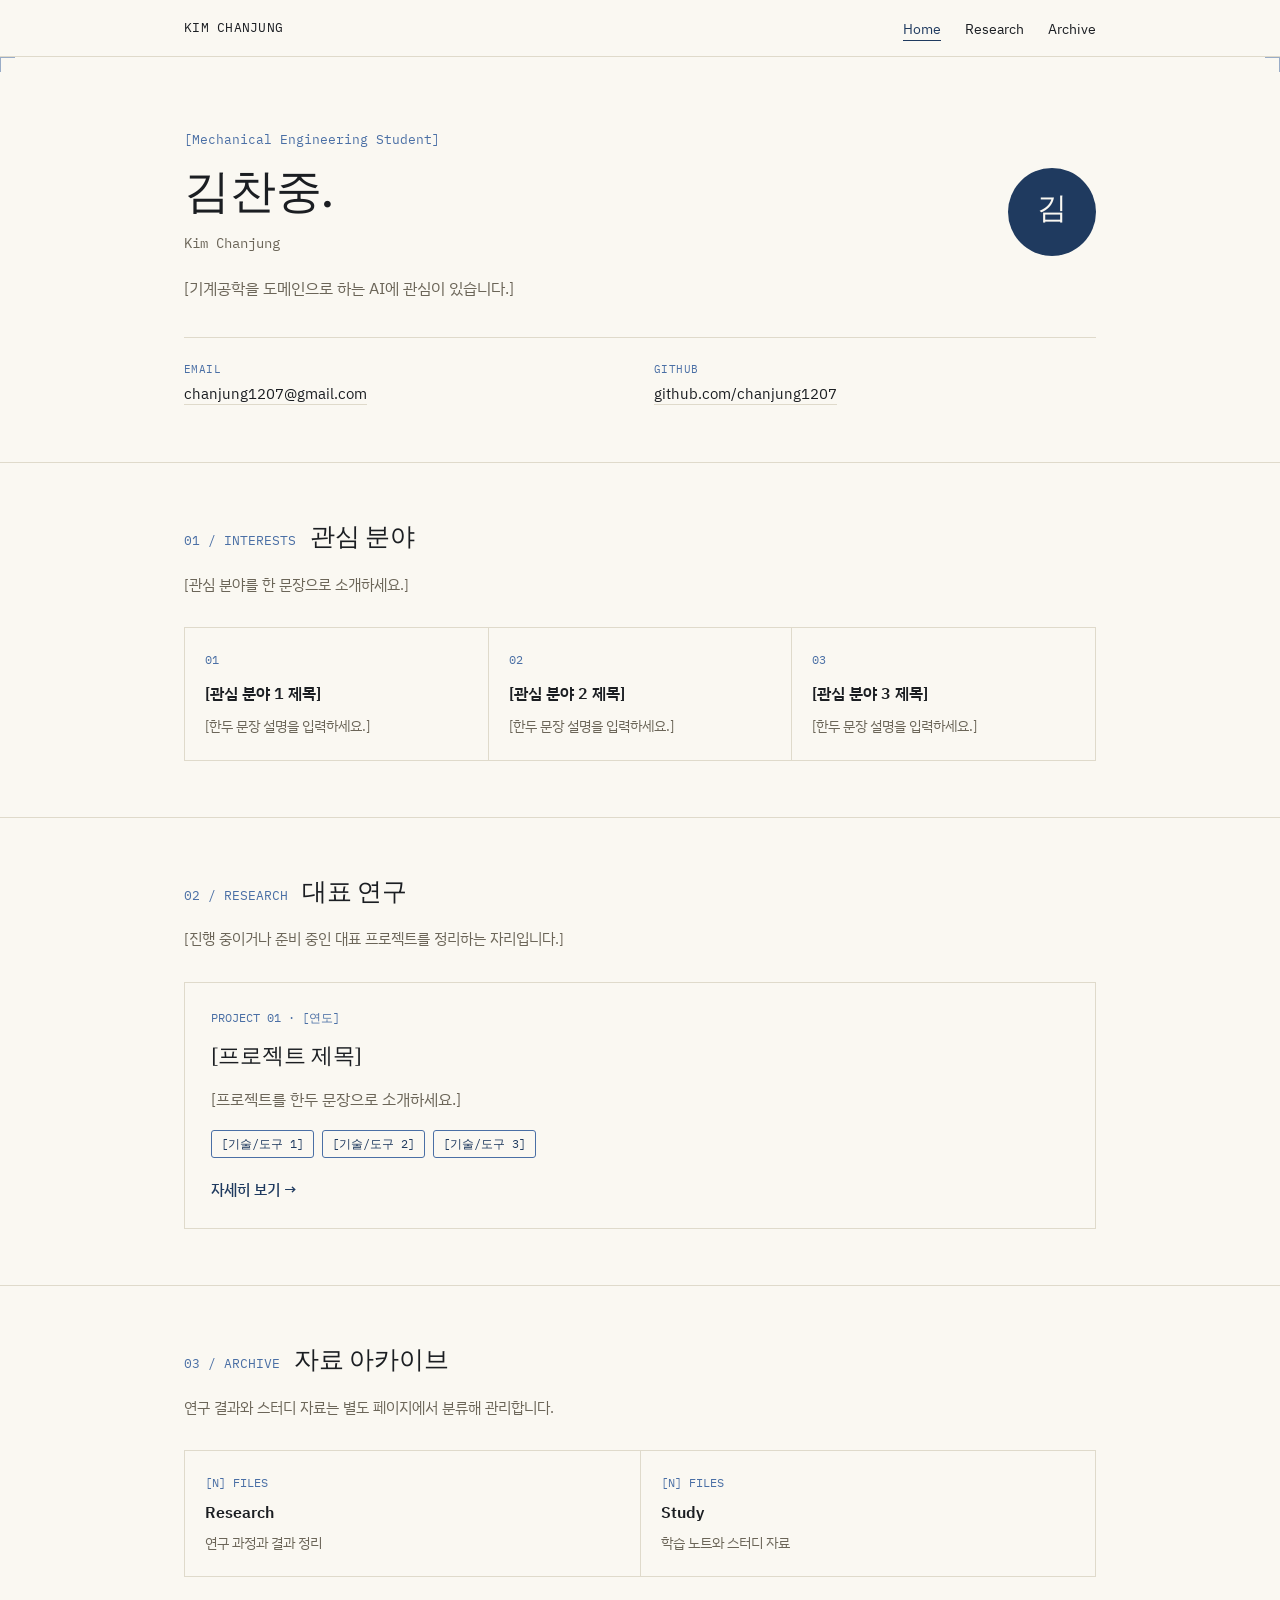
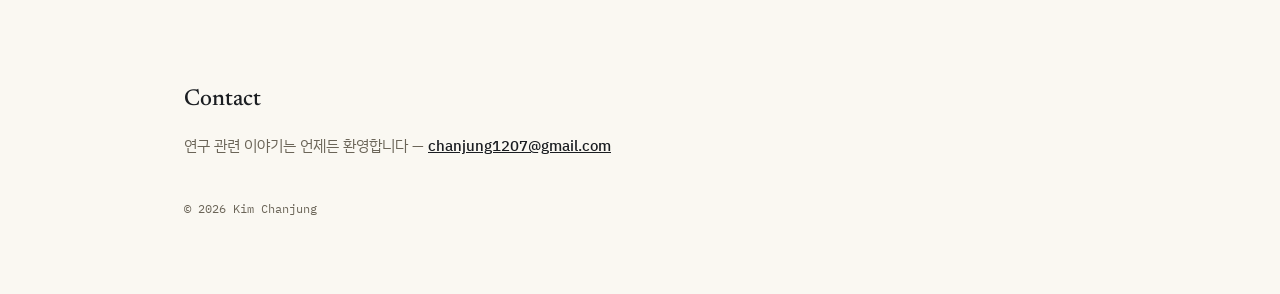
==== commit e5785093: "Update index.html" ====
--- a/index.html
+++ b/index.html
@@ -14,7 +14,7 @@
 
 <nav aria-label="주 메뉴">
   <div class="wrap">
-    <a class="brand" href="index.html">KIM CHANJUNG <b>· 01</b></a>
+    <a class="brand" href="index.html">KIM CHANJUNG</a>
     <ul>
       <li><a class="nav-link active" href="index.html">Home</a></li>
       <li><a class="nav-link" href="research.html">Research</a></li>
@@ -25,14 +25,13 @@
 
 <header class="hero sheet">
   <div class="wrap">
-    <p class="eyebrow mono">[상태 문구를 입력하세요 · 예: MECHANICAL &amp; AEROSPACE ENGINEERING]</p>
+    <p class="eyebrow mono">[Mechanical Engineering Student]</p>
     <div class="hero-grid">
       <div>
         <h1>김찬중.</h1>
         <p class="name-en">Kim Chanjung</p>
         <p class="lead">
-          [한두 문장으로 자기소개를 씁니다. 예: 기계/항공우주공학을 전공했고,
-          공학 해석과 AI를 결합하는 문제에 관심이 있어 대학원 진학을 준비하고 있습니다.]
+          [기계공학을 도메인으로 하는 AI에 관심이 있습니다.]
         </p>
       </div>
       <!-- 사진이 준비되면 아래 div를 <img class="avatar" src="photo.jpg" alt="김찬중"> 로 교체하세요 -->
